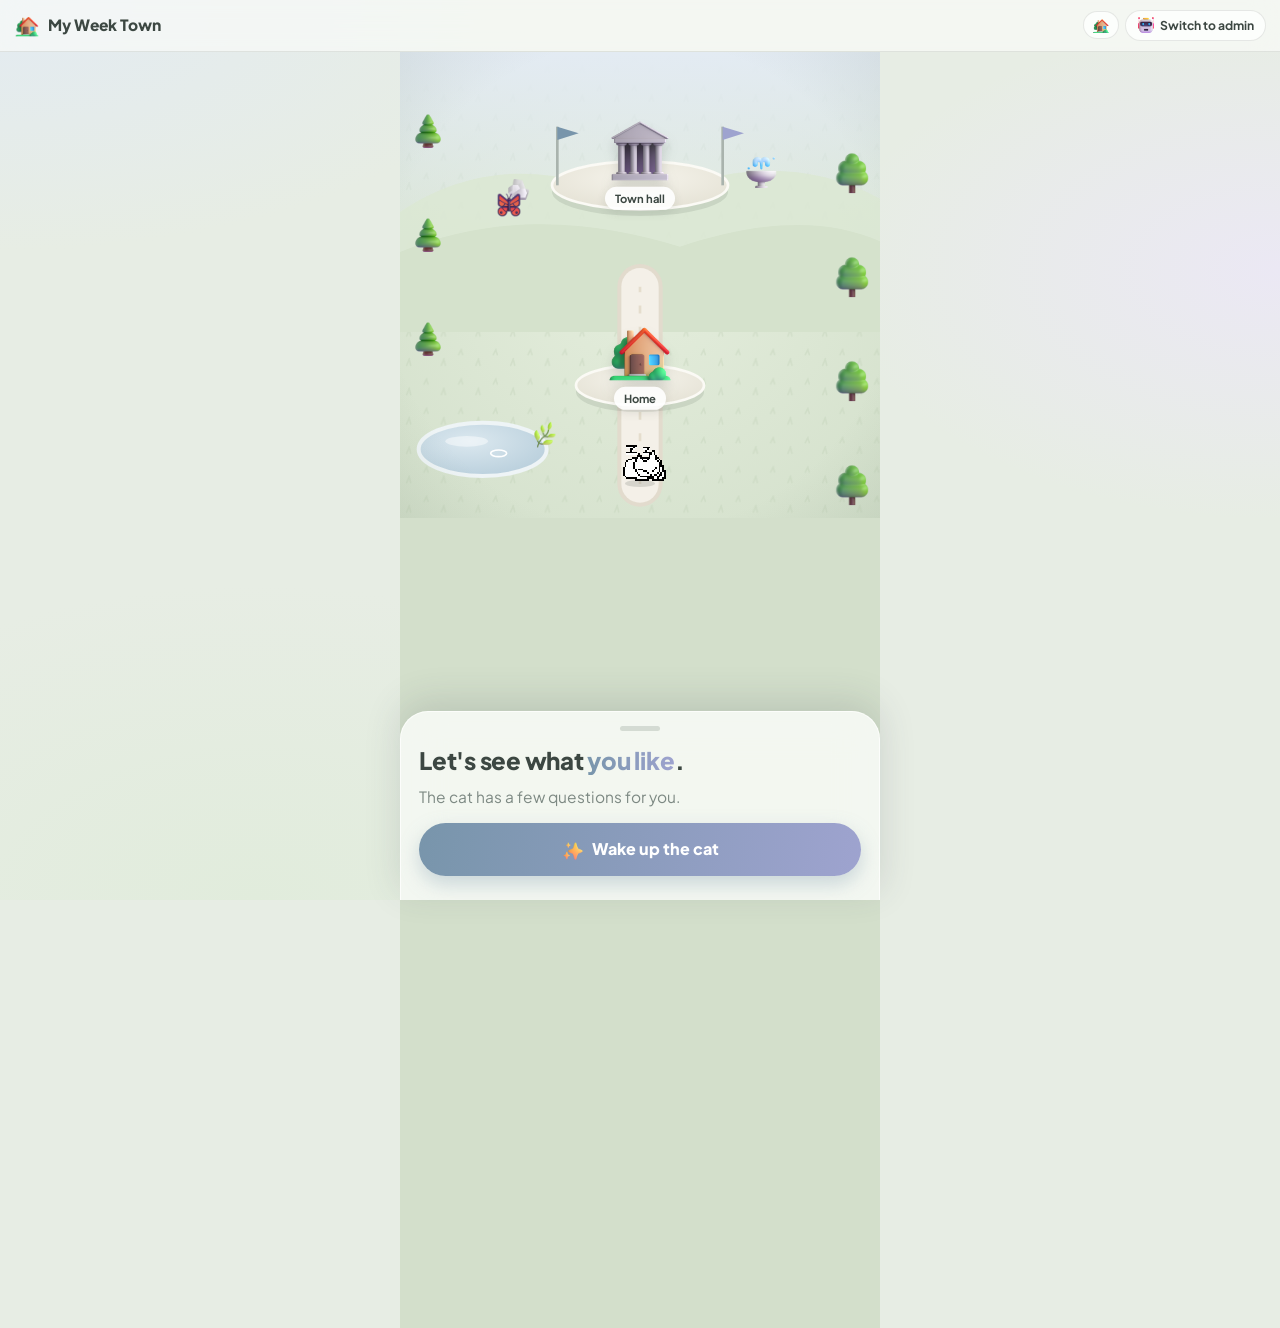
==== index.html @ 8f224914 "Optional free in-browser AI model (WebLLM) writes question variations, with validation and fallback " ====
<!doctype html>
<html lang="en">
<head>
  <meta charset="utf-8">
  <meta name="viewport" content="width=device-width, initial-scale=1">
  <title>My Week Town</title>
  <link rel="preconnect" href="https://fonts.googleapis.com">
  <link href="https://fonts.googleapis.com/css2?family=Plus+Jakarta+Sans:wght@400;500;600;700;800&display=swap" rel="stylesheet">
  <link rel="stylesheet" href="styles.css?v=15">
  <link rel="stylesheet" href="admin.css?v=15">
</head>
<body>
  <header class="top">
    <span class="brand"><img src="icons/home.png" alt="">My Week Town</span>
    <span class="right">
      <span class="pill" id="status">Today</span>
      <button class="pill btnpill iconbtn" id="homebtn" title="Home" aria-label="Home"><img src="icons/home.png" alt=""></button>
      <span id="rolebox"></span>
    </span>
  </header>

  <div class="world"><div class="map" id="map"></div></div>

  <section class="sheet" id="sheet" aria-live="polite"></section>
  <section class="finale" id="finale" hidden></section>
  <section class="adminview" id="adminview" hidden></section>

  <!-- Icons: Fluent Emoji 3D by Microsoft, MIT (icons-LICENSE.txt). Cat: oneko by adryd, MIT (oneko-LICENSE.txt) -->
  <script src="data.js?v=15"></script>
  <script src="store.js?v=15"></script>
  <script src="app.js?v=15"></script>
  <script src="admin.js?v=15"></script>
  <script type="module" src="ai.js?v=15"></script>
</body>
</html>
---- styles.css ----
/* Soft, calm look: sage, mist blue and lavender. Gentle contrast, glass panels, 3D icons. */
:root {
  --text: #3c4742;
  --muted: #7d8983;
  --line: rgba(120, 135, 125, 0.18);
  --glass: rgba(255, 255, 255, 0.74);
  --glass-strong: rgba(255, 255, 255, 0.88);
  --soft: rgba(240, 243, 238, 0.85);
  --accent: #7895ab;
  --accent-2: #9ea3cf;
  --accent-soft: #e7edf3;
  --ok-bg: #e4efe1;
  --ok-text: #4f7457;
  --fade-bg: #efebe4;
  --fade-text: #8a7f6d;
  --glow: #f2e4ad;
  --road: #f4f0e8;
  --road-edge: #e2dbcd;
  --shadow: 0 10px 30px rgba(70, 85, 90, 0.12);
}

* { box-sizing: border-box; }
[hidden] { display: none !important; }
html { background: #e7ede4; }
body {
  margin: 0; color: var(--text); font: 15.5px/1.55 "Plus Jakarta Sans", "Nunito", system-ui, -apple-system, "Segoe UI", sans-serif;
  background:
    radial-gradient(60% 40% at 0% 0%, #e3ebf2 0%, transparent 70%),
    radial-gradient(50% 40% at 100% 30%, #ebe8f4 0%, transparent 70%),
    radial-gradient(60% 50% at 20% 100%, #e1ecdc 0%, transparent 70%),
    #e7ede4;
  background-attachment: fixed;
}
button { font: inherit; color: inherit; cursor: pointer; }
h1, h2, h3 { line-height: 1.25; margin: 0 0 10px; font-weight: 800; letter-spacing: -0.01em; }
h1 { font-size: 1.5rem; } h2 { font-size: 1.18rem; }
p { margin: 0 0 10px; }
.hl { background: linear-gradient(90deg, var(--accent), var(--accent-2)); -webkit-background-clip: text; background-clip: text; color: transparent; }
.ic { width: 22px; height: 22px; object-fit: contain; vertical-align: -5px; flex: none; }

/* Header */
.top { position: sticky; top: 0; z-index: 20; display: flex; justify-content: space-between; align-items: center; gap: 8px; padding: 10px 14px;
  background: rgba(250, 251, 248, 0.7); backdrop-filter: blur(14px) saturate(1.2); -webkit-backdrop-filter: blur(14px) saturate(1.2); border-bottom: 1px solid var(--line); }
.brand { display: flex; align-items: center; gap: 8px; font-weight: 800; white-space: nowrap; }
.brand img { width: 26px; height: 26px; }
.right { display: flex; gap: 6px; align-items: center; min-width: 0; }
.pill { font-size: 0.76rem; font-weight: 600; color: var(--muted); background: var(--glass); border: 1px solid var(--line); border-radius: 999px; padding: 5px 11px; white-space: nowrap; }
.btnpill { display: inline-flex; align-items: center; gap: 5px; color: var(--text); font-weight: 700; transition: transform 0.15s, background 0.15s; }
.btnpill img { width: 18px; height: 18px; }
.btnpill:hover { background: var(--glass-strong); transform: translateY(-1px); }
@media (max-width: 400px) { #status { display: none; } }

/* Town */
.world { max-width: 480px; margin: 0 auto; padding-bottom: 90vh; background: #d3dfcb; }
.map { position: relative; width: 100%; overflow: hidden; }
.ground { position: absolute; inset: 0; width: 100%; height: 100%; }
.road-edge { fill: none; stroke: var(--road-edge); stroke-width: 34; stroke-linecap: round; }
.road { fill: none; stroke: var(--road); stroke-width: 28; stroke-linecap: round; }
.road-line { fill: none; stroke: #e5ddcd; stroke-width: 2; stroke-dasharray: 6 10; }

.cloud { position: absolute; width: 90px; height: 90px; opacity: 0.3; pointer-events: none; animation: drift 46s linear infinite; z-index: 5; }
.cloud.c1 { top: 8%; left: -25%; }
.cloud.c2 { top: 42%; left: -35%; width: 120px; height: 120px; animation-duration: 60s; animation-delay: -22s; }
@keyframes drift { to { transform: translateX(170vw); } }

.spot { position: absolute; transform: translate(-50%, -60%); display: flex; flex-direction: column; align-items: center; z-index: 3; transition: filter 0.6s, opacity 0.6s; }
.spot .bldg { width: 62px; height: 62px; filter: drop-shadow(0 8px 6px rgba(60, 70, 60, 0.18)); transition: transform 0.4s; }
.plate { margin-top: 2px; background: var(--glass-strong); color: var(--text); font-size: 0.7rem; font-weight: 700; border-radius: 999px; padding: 3px 10px; box-shadow: 0 3px 10px rgba(70, 85, 75, 0.12); white-space: nowrap; }
.badge { position: absolute; top: -8px; right: -14px; }
.badge .ic { width: 26px; height: 26px; }
.spot.locked { filter: grayscale(0.75); opacity: 0.62; }
.spot.here .bldg { animation: hop 1.1s ease-in-out infinite; }
.spot.strong .bldg { filter: drop-shadow(0 0 14px var(--glow)) drop-shadow(0 8px 6px rgba(60, 70, 60, 0.15)); }
.spot.fading { filter: grayscale(0.55); opacity: 0.85; }
#hall .bldg, #home .bldg { width: 70px; height: 70px; }
#hall.glow .bldg { filter: drop-shadow(0 0 20px var(--glow)); animation: hop 1.2s ease-in-out 2; }
@keyframes hop { 0%, 100% { transform: translateY(0); } 50% { transform: translateY(-6px); } }

/* The cat */
.cat { position: absolute; z-index: 6; width: 32px; height: 32px; transform: translate(-50%, -100%); pointer-events: none; }
.cat-sprite { width: 32px; height: 32px; background-image: url("oneko.gif"); background-repeat: no-repeat; image-rendering: pixelated; transform: scale(1.7); transform-origin: 50% 100%; }
.cat::after { content: ""; position: absolute; left: 50%; bottom: -3px; width: 30px; height: 7px; margin-left: -15px; border-radius: 50%; background: rgba(60, 70, 60, 0.16); z-index: -1; }
.zz { position: absolute; left: 46px; top: -6px; font-size: 0.8rem; font-weight: 800; color: var(--muted); opacity: 0; }
.zz.on { animation: zz 2.4s ease-in-out infinite; }
@keyframes zz { 0% { opacity: 0; transform: translateY(6px); } 40% { opacity: 0.9; } 100% { opacity: 0; transform: translateY(-10px); } }

/* Bottom sheet (glass) */
.sheet {
  position: fixed; left: 50%; bottom: 0; z-index: 30; width: min(480px, 100%); max-height: min(80vh, calc(100vh - 170px)); overflow-y: auto;
  transform: translate(-50%, 110%); background: var(--glass); backdrop-filter: blur(20px) saturate(1.3); -webkit-backdrop-filter: blur(20px) saturate(1.3);
  border: 1px solid rgba(255, 255, 255, 0.7); border-bottom: 0; border-radius: 28px 28px 0 0; padding: 20px 18px 24px;
  box-shadow: 0 -10px 36px rgba(60, 70, 80, 0.16); transition: transform 0.45s cubic-bezier(.2, .9, .3, 1.15);
}
.sheet.open { transform: translate(-50%, 0); }
.sheet::before { content: ""; display: block; width: 40px; height: 5px; border-radius: 3px; background: rgba(120, 135, 125, 0.25); margin: -6px auto 14px; }
.kicker { display: flex; justify-content: space-between; align-items: center; font-size: 0.75rem; font-weight: 800; letter-spacing: 0.06em; text-transform: uppercase; color: var(--accent); margin: 0 0 10px; }
.kicker.center { justify-content: center; }
.kplace { display: inline-flex; align-items: center; gap: 6px; }
.count { color: var(--muted); font-weight: 700; letter-spacing: 0; text-transform: none; background: var(--soft); border-radius: 999px; padding: 2px 9px; }
.lead { color: var(--muted); }
.context { background: var(--glass-strong); border: 1px solid var(--line); border-radius: 16px; padding: 12px 14px; }
.chips { display: flex; flex-wrap: wrap; gap: 6px; margin-bottom: 8px; }
.qtype, .src { display: inline-flex; align-items: center; gap: 4px; font-size: 0.72rem; font-weight: 700; border-radius: 999px; padding: 3px 10px; }
.qtype { color: #fff; background: linear-gradient(90deg, var(--accent), var(--accent-2)); }
.src { color: var(--muted); background: var(--soft); border: 1px solid var(--line); }
.src .ic { width: 15px; height: 15px; vertical-align: -3px; }
.opts { display: grid; gap: 9px; margin-top: 4px; }
.opt { text-align: left; border: 1px solid var(--line); background: var(--glass-strong); border-radius: 16px; padding: 13px 15px; font-weight: 600;
  box-shadow: 0 2px 6px rgba(70, 85, 90, 0.05); transition: border-color 0.15s, transform 0.15s, background 0.15s, box-shadow 0.15s; }
.opt:hover, .opt:focus-visible { border-color: var(--accent); background: #fff; outline: none; transform: translateY(-1px); box-shadow: 0 6px 16px rgba(120, 149, 171, 0.18); }
.opt:active { transform: scale(0.98); }

.why { display: grid; grid-template-columns: 1fr; gap: 8px; margin-bottom: 8px; }
.why > div { border-radius: 16px; padding: 11px 12px; border: 1px solid var(--line); }
.why .me { background: linear-gradient(160deg, #eef3f7, #f3f1f9); }
.why .ag { background: var(--glass-strong); }
.why small { display: flex; align-items: center; gap: 4px; font-size: 0.7rem; font-weight: 800; letter-spacing: 0.06em; text-transform: uppercase; color: var(--muted); }
.why small .ic { width: 16px; height: 16px; }
.why p { margin: 3px 0 0; font-weight: 700; line-height: 1.35; }
.match { font-size: 0.9rem; color: var(--muted); margin-bottom: 10px; }
.verdict { display: flex; gap: 12px; align-items: center; border-radius: 16px; padding: 12px 14px; }
.verdict .vi { width: 34px; height: 34px; }
.verdict b { display: block; }
.verdict span { font-size: 0.9rem; }
.verdict.ok { background: var(--ok-bg); color: var(--ok-text); }
.verdict.fade { background: var(--fade-bg); color: var(--fade-text); }
.fixbox { margin-top: 12px; border: 1.5px dashed rgba(120, 149, 171, 0.4); border-radius: 16px; padding: 12px; }
.fixbox p { margin: 0 0 8px; color: var(--muted); font-size: 0.92rem; }
.done { display: flex; gap: 8px; align-items: center; color: var(--ok-text) !important; font-weight: 700; margin: 0 !important; }

.btn { display: flex; align-items: center; justify-content: center; gap: 8px; width: 100%; margin-top: 14px; border: 0; border-radius: 999px; padding: 14px 20px;
  background: linear-gradient(100deg, var(--accent), var(--accent-2)); color: #fff; font-weight: 800; font-size: 1rem;
  box-shadow: 0 8px 20px rgba(120, 149, 171, 0.35); transition: transform 0.15s, box-shadow 0.15s; }
.btn:hover { transform: translateY(-1px); box-shadow: 0 10px 24px rgba(120, 149, 171, 0.42); }
.btn.soft { margin-top: 0; justify-content: flex-start; text-align: left; background: var(--accent-soft); color: var(--text); box-shadow: none; font-weight: 700; border-radius: 14px; padding: 12px 14px; }
.btn.ghost { background: var(--glass-strong); color: var(--text); border: 1px solid var(--line); box-shadow: none; margin-top: 10px; font-weight: 700; }

/* Ending and Behind the town: overlays */
.finale, .behind { position: fixed; inset: 0; z-index: 40; background: rgba(60, 70, 70, 0.22); backdrop-filter: blur(6px); -webkit-backdrop-filter: blur(6px); overflow-y: auto; padding: 18px 12px; animation: fade 0.5s ease; }
.behind { z-index: 50; }
.card, .panel { max-width: 470px; margin: 0 auto; background: rgba(250, 251, 249, 0.92);
  border: 1px solid rgba(255, 255, 255, 0.8); border-radius: 30px; padding: 22px 16px; box-shadow: var(--shadow); animation: rise 0.55s cubic-bezier(.2, .9, .3, 1.15); }
.score { display: flex; gap: 16px; align-items: center; margin-bottom: 14px; }
.score h1 { font-size: 1.3rem; margin-bottom: 4px; }
.score .lead { font-size: 0.9rem; margin: 0; }
.ring { --p: 50; flex: none; width: 104px; height: 104px; border-radius: 50%; display: grid; place-items: center;
  background: conic-gradient(var(--accent) calc(var(--p) * 1%), rgba(120, 135, 125, 0.15) 0); }
.ring span { width: 80px; height: 80px; border-radius: 50%; background: #fafbf9; display: flex; align-items: baseline; justify-content: center; padding-top: 18px; font-size: 2rem; font-weight: 800; }
.ring small { font-size: 1rem; color: var(--muted); }
.bento { display: grid; grid-template-columns: 1fr 1fr; gap: 10px; }
.tile { background: var(--glass-strong); border: 1px solid var(--line); border-radius: 20px; padding: 13px; grid-column: span 2; }
.tile h3 { display: flex; align-items: center; gap: 6px; font-size: 0.74rem; letter-spacing: 0.06em; text-transform: uppercase; color: var(--muted); margin: 0 0 10px; }
@media (min-width: 440px) { .tile { grid-column: span 1; } .tile.wide { grid-column: span 2; } }
.skills, .plain, .gains, .chiplist { list-style: none; padding: 0; margin: 0; display: grid; gap: 7px; }
.skills li { display: flex; gap: 10px; align-items: center; border-radius: 14px; padding: 9px 11px; background: var(--soft); }
.skills li .ic { width: 26px; height: 26px; }
.skills li div { flex: 1; display: flex; flex-direction: column; }
.skills small { color: var(--muted); font-size: 0.8rem; }
.tag { font-size: 0.72rem; font-weight: 800; border-radius: 999px; padding: 3px 10px; }
.skills .ok .tag { background: var(--ok-bg); color: var(--ok-text); }
.skills .fade .tag { background: var(--fade-bg); color: var(--fade-text); }
.chiplist { display: flex; flex-wrap: wrap; gap: 6px; }
.chiplist li { font-size: 0.82rem; font-weight: 700; background: linear-gradient(160deg, #eef3f7, #f3f1f9); border: 1px solid var(--line); border-radius: 999px; padding: 5px 11px; }
.plain li { font-size: 0.88rem; background: var(--soft); border-radius: 12px; padding: 8px 10px; }
.gains li { display: flex; gap: 10px; align-items: center; background: var(--soft); border-radius: 14px; padding: 9px 11px; font-size: 0.92rem; }
.gains .ic { width: 26px; height: 26px; }
.closing { text-align: center; font-size: 1.1rem; font-weight: 700; margin: 18px 0 0; }
.closing span { background: linear-gradient(90deg, var(--accent), var(--accent-2)); -webkit-background-clip: text; background-clip: text; color: transparent; }

/* Behind the town */
.phead { display: flex; justify-content: space-between; align-items: center; }
.phead h2 { margin: 0; }
.x { border: 1px solid var(--line); background: var(--glass-strong); border-radius: 50%; width: 34px; height: 34px; }
.seg { display: grid; grid-template-columns: 1fr 1fr; gap: 4px; background: var(--soft); border: 1px solid var(--line); border-radius: 999px; padding: 4px; margin: 14px 0; }
.seg button { display: flex; align-items: center; justify-content: center; gap: 5px; border: 0; background: transparent; border-radius: 999px; padding: 8px 6px; font-size: 0.8rem; font-weight: 700; color: var(--muted); }
.seg button .ic { width: 18px; height: 18px; }
.seg button.on { background: #fff; color: var(--text); box-shadow: 0 3px 10px rgba(70, 85, 90, 0.1); }
.flow { display: flex; align-items: center; gap: 4px; margin-bottom: 12px; }
.flow span { flex: 1; display: flex; flex-direction: column; align-items: center; text-align: center; gap: 2px; background: var(--glass-strong); border: 1px solid var(--line); border-radius: 16px; padding: 10px 4px; font-size: 0.72rem; color: var(--muted); }
.flow span .ic { width: 28px; height: 28px; }
.flow b { font-size: 1.2rem; color: var(--text); }
.flow i { color: var(--muted); font-style: normal; }
.log { list-style: none; padding: 0; margin: 0; display: grid; gap: 8px; }
.log li { display: flex; gap: 10px; align-items: flex-start; border-radius: 16px; padding: 11px 12px; border: 1px solid var(--line); }
.log li .ic { width: 30px; height: 30px; margin-top: 2px; }
.log li div { display: flex; flex-direction: column; gap: 2px; min-width: 0; }
.log .when { font-size: 0.7rem; font-weight: 800; letter-spacing: 0.05em; text-transform: uppercase; color: var(--muted); }
.log b { font-weight: 700; line-height: 1.35; }
.log small { color: var(--muted); font-size: 0.82rem; }
.log .pick { align-self: flex-start; margin-top: 4px; font-size: 0.72rem; font-weight: 700; border-radius: 999px; padding: 3px 9px; }
.log .used { background: var(--glass-strong); }
.log .used .pick { color: #fff; background: linear-gradient(90deg, var(--accent), var(--accent-2)); }
.log .skipped { background: transparent; opacity: 0.72; }
.log .skipped .ic { filter: grayscale(0.7); }
.log .skipped .pick { color: var(--muted); background: var(--soft); }
.more { text-align: center; color: var(--muted); font-size: 0.85rem; margin-top: 12px; }
.steps { display: grid; gap: 8px; }
.step { display: flex; gap: 10px; background: var(--glass-strong); border: 1px solid var(--line); border-radius: 16px; padding: 12px; }
.step .ic { width: 30px; height: 30px; }
.step ul { margin: 4px 0 0; padding-left: 18px; font-size: 0.9rem; }
.step li { margin-bottom: 3px; }
.panel h3 { font-size: 0.74rem; letter-spacing: 0.06em; text-transform: uppercase; color: var(--muted); margin: 16px 0 8px; }
pre { margin: 0; background: #eef1f3; border: 1px solid var(--line); border-radius: 16px; padding: 12px; font: 0.75rem/1.5 ui-monospace, "SF Mono", Consolas, monospace; color: #4a5560; white-space: pre-wrap; word-break: break-word; }

@keyframes fade { from { opacity: 0; } }
@keyframes rise { from { transform: translateY(26px); opacity: 0; } }
@media (prefers-reduced-motion: reduce) { .cloud, .spot.here .bldg, .zz.on { animation: none !important; } }

/* Editable model instructions (like project instructions) */
.editor { background: var(--glass-strong); border: 1px solid var(--line); border-radius: 18px; overflow: hidden; }
.ehead { display: flex; align-items: center; gap: 8px; padding: 10px 12px; border-bottom: 1px solid var(--line); }
.ehead b { flex: 1; }
#estate { font-size: 0.72rem; font-weight: 700; color: var(--muted); background: var(--soft); border-radius: 999px; padding: 2px 9px; }
#instr { display: block; width: 100%; min-height: 360px; resize: vertical; border: 0; padding: 12px; background: transparent; color: var(--text);
  font: 0.8rem/1.6 ui-monospace, "SF Mono", Consolas, monospace; outline: none; }
#instr:focus { background: #fff; }
.eacts { display: flex; gap: 8px; padding: 10px 12px; border-top: 1px solid var(--line); }
.btn.small { margin: 0; padding: 10px 14px; font-size: 0.85rem; }
.note { color: var(--muted); font-size: 0.82rem; margin: 8px 2px 0; }
.chiplist li .ic { width: 16px; height: 16px; vertical-align: -3px; margin-right: 4px; }

/* Priority vs agent */
.aims { list-style: none; padding: 0; margin: 0 0 4px; display: grid; gap: 8px; }
.aims li { display: flex; gap: 10px; align-items: center; background: var(--glass-strong); border: 1px solid var(--line); border-radius: 14px; padding: 10px 12px; font-size: 0.92rem; }
.aims .ic { width: 28px; height: 28px; }
.qtype .ic { width: 15px; height: 15px; vertical-align: -3px; }
.opts.grid2 { grid-template-columns: 1fr 1fr; }
.opts.grid2 .opt { text-align: center; padding: 16px 10px; font-weight: 700; }
.vs { display: grid; grid-template-columns: 1fr 1fr; gap: 8px; margin-bottom: 10px; }
.vs > div { border-radius: 16px; padding: 11px 12px; border: 1px solid var(--line); }
.vs .me { background: linear-gradient(160deg, #eef3f7, #f3f1f9); }
.vs .ag { background: var(--glass-strong); }
.vs small { display: flex; align-items: center; gap: 4px; font-size: 0.68rem; font-weight: 800; letter-spacing: 0.05em; text-transform: uppercase; color: var(--muted); }
.vs small .ic { width: 15px; height: 15px; }
.vs p { margin: 4px 0 0; font-weight: 800; font-size: 1.05rem; }
.verdict span { display: block; margin-top: 2px; }
.pt { width: 100%; border-collapse: separate; border-spacing: 0 6px; font-size: 0.86rem; }
.pt th { text-align: left; font-size: 0.68rem; letter-spacing: 0.05em; text-transform: uppercase; color: var(--muted); font-weight: 800; padding: 0 6px; }
.pt td { background: var(--soft); padding: 9px 6px; font-weight: 600; }
.pt td:first-child { border-radius: 12px 0 0 12px; padding-left: 8px; white-space: nowrap; }
.pt td:last-child { border-radius: 0 12px 12px 0; }
.pt td .ic { width: 20px; height: 20px; margin-right: 5px; vertical-align: -5px; }
.pt .m { text-align: center; font-weight: 800; }
.pt .ok .m { color: var(--ok-text); }
.pt .fade .m { color: var(--fade-text); }
.skills .ok .tag { background: var(--ok-bg); color: var(--ok-text); }

/* Something else: your own priority */
.opts.grid2 .other { grid-column: span 2; display: flex; align-items: center; justify-content: center; gap: 6px; border-style: dashed; color: var(--muted); background: transparent; }
.opts.grid2 .other .ic { width: 20px; height: 20px; }
.own label { display: block; font-weight: 700; margin: 4px 0 8px; }
.ownrow { display: flex; gap: 8px; }
.ownrow input { flex: 1; min-width: 0; border: 1px solid var(--accent); border-radius: 14px; padding: 12px 14px; font: inherit; color: var(--text); background: #fff; outline: none; box-shadow: 0 0 0 4px var(--accent-soft); }
.ownrow .btn { width: auto; flex: none; }

/* Back buttons */
.back { display: block; margin: 10px auto 0; border: 0; background: transparent; color: var(--muted); font-weight: 700; font-size: 0.9rem; padding: 8px 12px; border-radius: 999px; }
.back:hover, .back:focus-visible { background: var(--soft); color: var(--text); outline: none; }

.ownhead { display: flex; align-items: center; justify-content: space-between; gap: 8px; margin: 4px 0 8px; }
.ownhead label { margin: 0; }
.ownhead .back { margin: 0; flex: none; background: var(--soft); border: 1px solid var(--line); padding: 6px 12px; }

/* Livelier map */
.trail { fill: none; stroke: #b7c7dc; stroke-width: 9; stroke-linecap: round; opacity: 0.85; }
.ground .tree { transform-box: fill-box; transform-origin: 50% 100%; animation: sway 4.5s ease-in-out infinite alternate; }
@keyframes sway { from { transform: rotate(-2.5deg); } to { transform: rotate(2.5deg); } }
.ground .flag { transform-box: fill-box; transform-origin: 0 50%; animation: flag 1.6s ease-in-out infinite alternate; }
@keyframes flag { from { transform: scaleX(1); } to { transform: scaleX(0.8) skewY(4deg); } }
.ground .ripple { transform-box: fill-box; transform-origin: center; animation: ripple 3s ease-out infinite; }
@keyframes ripple { from { transform: scale(0.6); opacity: 0.9; } to { transform: scale(3); opacity: 0; } }
.fly { position: absolute; width: 26px; height: 26px; top: 30%; left: 20%; z-index: 5; pointer-events: none; animation: fly 26s ease-in-out infinite; }
@keyframes fly {
  0% { transform: translate(0, 0) rotate(-8deg); } 20% { transform: translate(120px, -40px) rotate(10deg); }
  40% { transform: translate(200px, 30px) rotate(-6deg); } 60% { transform: translate(90px, 90px) rotate(8deg); }
  80% { transform: translate(-20px, 40px) rotate(-10deg); } 100% { transform: translate(0, 0) rotate(-8deg); }
}
.num { display: grid; place-items: center; width: 22px; height: 22px; border-radius: 50%; background: #fff; color: var(--accent); font-size: 0.72rem; font-weight: 800; box-shadow: 0 2px 6px rgba(70, 85, 90, 0.18); }
.spot.locked .num { filter: none; }
.spot .plate { position: relative; z-index: 1; }
@media (prefers-reduced-motion: reduce) { .ground .tree, .ground .flag, .ground .ripple, .fly { animation: none !important; } }

/* Catch-up, taste checks and sending updates */
.dots { display: flex; gap: 6px; margin: 6px 0 4px; }
.dots i { width: 9px; height: 9px; border-radius: 50%; background: var(--accent); opacity: 0.3; animation: dot 1s infinite ease-in-out; }
.dots i:nth-child(2) { animation-delay: 0.15s; } .dots i:nth-child(3) { animation-delay: 0.3s; }
@keyframes dot { 50% { opacity: 1; transform: translateY(-3px); } }
h2 .ic { width: 24px; height: 24px; }
.hint { color: var(--muted); font-size: 0.88rem; margin: -2px 0 8px; }
.rank .opt { position: relative; }
.rank .rn { position: absolute; top: 6px; left: 8px; min-width: 20px; height: 20px; border-radius: 50%; font-size: 0.75rem; font-weight: 800; color: #fff; background: transparent; display: grid; place-items: center; }
.rank .opt.picked { border-color: var(--accent); background: var(--accent-soft); }
.rank .opt.picked .rn { background: linear-gradient(135deg, var(--accent), var(--accent-2)); }
.ord { font-size: 0.92rem !important; line-height: 1.45 !important; }
.followed { display: flex; gap: 6px; align-items: center; color: var(--ok-text); font-weight: 700; font-size: 0.9rem; margin: 10px 0 0; }
.sendlist { list-style: none; padding: 0; margin: 0 0 4px; display: grid; gap: 7px; }
.sendlist label { display: flex; gap: 10px; align-items: flex-start; background: var(--soft); border-radius: 14px; padding: 10px 12px; font-size: 0.92rem; cursor: pointer; }
.sendlist input { margin-top: 3px; width: 17px; height: 17px; accent-color: var(--accent); flex: none; }
.btn:disabled { opacity: 0.5; cursor: default; transform: none; box-shadow: none; }

/* Back navigation row */
.navrow { display: flex; justify-content: space-between; gap: 8px; margin-top: 6px; }
.navrow:has(> :only-child) { justify-content: center; }
.navrow .back { margin: 0; }
.card > .navrow { justify-content: flex-start; margin: -6px 0 6px; }
.sentlist li { display: block; }

/* The cat talks */
.catface { display: inline-block; flex: none; width: 32px; height: 32px; background: url("oneko.gif") -96px -96px no-repeat; image-rendering: pixelated; }
.catface.big { transform: scale(1.3); margin: 4px; }
.bubble { display: flex; gap: 10px; align-items: flex-start; margin-bottom: 10px; }
.bubble .who { flex: none; width: 46px; height: 46px; border-radius: 50%; background: var(--accent-soft); display: grid; place-items: center; }
.bubble > div { position: relative; flex: 1; background: var(--glass-strong); border: 1px solid var(--line); border-radius: 4px 18px 18px 18px; padding: 10px 13px; }
.bubble small { display: block; color: var(--accent); font-weight: 700; font-size: 0.82rem; margin-bottom: 2px; }
.bubble h2 { margin: 0; font-size: 1.08rem; }
.narr { color: var(--accent); font-weight: 700; font-size: 0.86rem; margin: 0 0 2px; font-style: italic; }
.react { display: flex; gap: 12px; align-items: center; border-radius: 18px; padding: 14px; margin-bottom: 10px; }
.react.ok { background: var(--ok-bg); }
.react.new { background: var(--accent-soft); }
.react b { display: block; font-size: 1.15rem; }
.react .mine { display: block; color: var(--muted); font-size: 0.9rem; margin-top: 2px; }
.askai { border: 1.5px dashed rgba(120, 149, 171, 0.45); border-radius: 16px; padding: 12px; margin-bottom: 4px; }
.askai p { margin: 0 0 8px; font-weight: 700; }
.yn { display: flex; gap: 8px; }
.yn .btn { flex: 1; }
.done.quiet { color: var(--muted) !important; }
.thanks { text-align: center; padding: 6px 0 12px; }
.thanks .catface { margin: 6px auto 10px; display: block; }
.card .tile { margin-bottom: 4px; }
#status:empty { display: none; }

/* The cat thinking (in-browser AI) */
.bar { height: 10px; border-radius: 999px; background: var(--soft); overflow: hidden; margin: 8px 0 6px; }
.bar i { display: block; height: 100%; width: 3%; border-radius: 999px; background: linear-gradient(90deg, var(--accent), var(--accent-2)); transition: width 0.3s; }
---- admin.css ----
/* Admin page: wide, calm dashboard on the same palette */
.wrap { max-width: 1120px; margin: 0 auto; padding: 18px 16px 40px; }
.stats { display: grid; grid-template-columns: repeat(4, 1fr); gap: 12px; margin-bottom: 14px; }
.stat { background: #fff; border: 1px solid var(--line); border-radius: 18px; padding: 14px 16px; }
.stat small { display: block; color: var(--muted); font-weight: 700; font-size: 0.75rem; letter-spacing: 0.04em; text-transform: uppercase; }
.stat b { display: block; font-size: 1.45rem; margin-top: 4px; }
.stat span { color: var(--muted); font-size: 0.85rem; }
.actions { display: flex; flex-wrap: wrap; gap: 10px; margin-bottom: 16px; }
.actions .btn { width: auto; margin: 0; padding: 11px 18px; font-size: 0.92rem; }
.grid { display: grid; grid-template-columns: 1fr 1fr; gap: 14px; }
.panel2 { background: #fff; border: 1px solid var(--line); border-radius: 20px; padding: 16px; min-width: 0; }
.panel2.full { grid-column: 1 / -1; }
.panel2 h2 { display: flex; align-items: center; gap: 8px; font-size: 1.02rem; margin: 0 0 4px; }
.panel2 h2 .ic { width: 22px; height: 22px; }
.panel2 .lead { font-size: 0.88rem; margin-bottom: 10px; }
.tbl { width: 100%; border-collapse: collapse; font-size: 0.86rem; }
.tbl th { text-align: left; color: var(--muted); font-size: 0.72rem; letter-spacing: 0.04em; text-transform: uppercase; padding: 6px 8px; border-bottom: 1px solid var(--line); }
.tbl td { padding: 8px; border-bottom: 1px solid var(--line); vertical-align: top; }
.tbl tr:last-child td { border-bottom: 0; }
.scroll { max-height: 340px; overflow: auto; }
.tag { white-space: nowrap; }
.tag.new { background: var(--accent-soft); color: var(--accent); }
.tag.asked { background: var(--ok-bg); color: var(--ok-text); }
.tag.wait { background: #efedff; color: #6b6aa8; }
.tag.skip { background: var(--fade-bg); color: var(--fade-text); }
.muted { color: var(--muted); }
.empty { color: var(--muted); font-size: 0.9rem; padding: 8px 0; }
.chain { font-weight: 600; }
.admin .editor textarea, .admin #instr { min-height: 300px; }
@media (max-width: 820px) { .stats { grid-template-columns: 1fr 1fr; } .grid { grid-template-columns: 1fr; } }
.actions a.btn { text-decoration: none; }

/* One app, two sections */
.adminview { position: relative; z-index: 15; min-height: calc(100vh - 56px); background: #eef2ec; }
body.in-admin .world, body.in-admin .sheet, body.in-admin .finale, body.in-admin #homebtn, body.in-admin #status { display: none !important; }
.tabs { display: inline-flex; background: var(--soft); border: 1px solid var(--line); border-radius: 999px; padding: 3px; gap: 2px; }
.tabs button { display: inline-flex; align-items: center; gap: 5px; border: 0; background: transparent; border-radius: 999px; padding: 5px 12px; font-size: 0.78rem; font-weight: 700; color: var(--muted); }
.tabs button .ic { width: 16px; height: 16px; }
.tabs button.on { background: #fff; color: var(--text); box-shadow: 0 2px 8px rgba(70, 85, 90, 0.12); }
.iconbtn { padding: 4px 8px; }
.iconbtn img { width: 18px; height: 18px; }
.cards { display: grid; grid-template-columns: repeat(auto-fill, minmax(300px, 1fr)); gap: 12px; }
.acard { display: flex; align-items: center; gap: 12px; text-align: left; background: #fff; border: 1px solid var(--line); border-radius: 18px; padding: 16px; transition: transform 0.15s, box-shadow 0.15s; }
.acard:hover { transform: translateY(-2px); box-shadow: var(--shadow); }
.acard .ic { width: 34px; height: 34px; }
.acard span { flex: 1; display: flex; flex-direction: column; gap: 2px; }
.acard small { color: var(--muted); font-size: 0.85rem; }
.acard i { font-style: normal; color: var(--accent); font-weight: 700; font-size: 0.85rem; white-space: nowrap; }
h3.sub { font-size: 0.95rem; margin: 6px 0 2px; }
#rolebox { display: inline-flex; gap: 6px; align-items: center; }
@media (max-width: 520px) { #rolebox .tabs button { padding: 5px 9px; } #roleout { display: none; } #status { display: none; } }

.voicebox { display: flex; flex-wrap: wrap; align-items: center; gap: 12px 16px; background: #fff; border: 1px solid var(--line); border-radius: 18px; padding: 14px 16px; margin-bottom: 14px; }
.voicebox > div:first-child { flex: 1; min-width: 220px; }
.voicebox b { display: flex; align-items: center; gap: 6px; }
.voicebox b .ic { width: 22px; height: 22px; }
.voicebox small { color: var(--muted); }
.vtabs button { padding: 7px 14px; font-size: 0.85rem; }
.vprev { flex-basis: 100%; margin: 0; color: var(--muted); font-size: 0.9rem; font-style: italic; }
.iconlib { display: grid; grid-template-columns: repeat(auto-fill, minmax(110px, 1fr)); gap: 8px; margin-bottom: 8px; }
.iconlib span { display: flex; flex-direction: column; align-items: center; text-align: center; gap: 2px; background: var(--soft); border-radius: 14px; padding: 10px 6px; }
.iconlib .ic { width: 36px; height: 36px; }
.iconlib b { font-size: 0.82rem; }
.iconlib small { color: var(--muted); font-size: 0.72rem; font-family: ui-monospace, Consolas, monospace; }
.tbl td .ic { width: 26px; height: 26px; }

.aibox { background: var(--soft); border-radius: 18px; padding: 14px; margin-bottom: 12px; display: grid; gap: 14px; }
.airow { display: flex; align-items: center; justify-content: space-between; gap: 12px; flex-wrap: wrap; }
.airow.col { flex-direction: column; align-items: stretch; }
.aim { display: flex; gap: 10px; align-items: flex-start; background: #fff; border: 1px solid var(--line); border-radius: 14px; padding: 10px 12px; cursor: pointer; }
.aim input { margin-top: 4px; accent-color: var(--accent); }
.aim small { display: block; color: var(--muted); }
.aibox .actions { margin: 6px 0 0; }
.aiq { display: flex; gap: 12px; background: #fff; border: 1px solid var(--line); border-radius: 14px; padding: 12px; }
.aiq .ic { width: 40px; height: 40px; }
.aiq ul { margin: 6px 0; padding-left: 18px; }
.tbl td.raw { font-family: ui-monospace, Consolas, monospace; font-size: 0.75rem; color: var(--muted); max-width: 420px; word-break: break-word; }
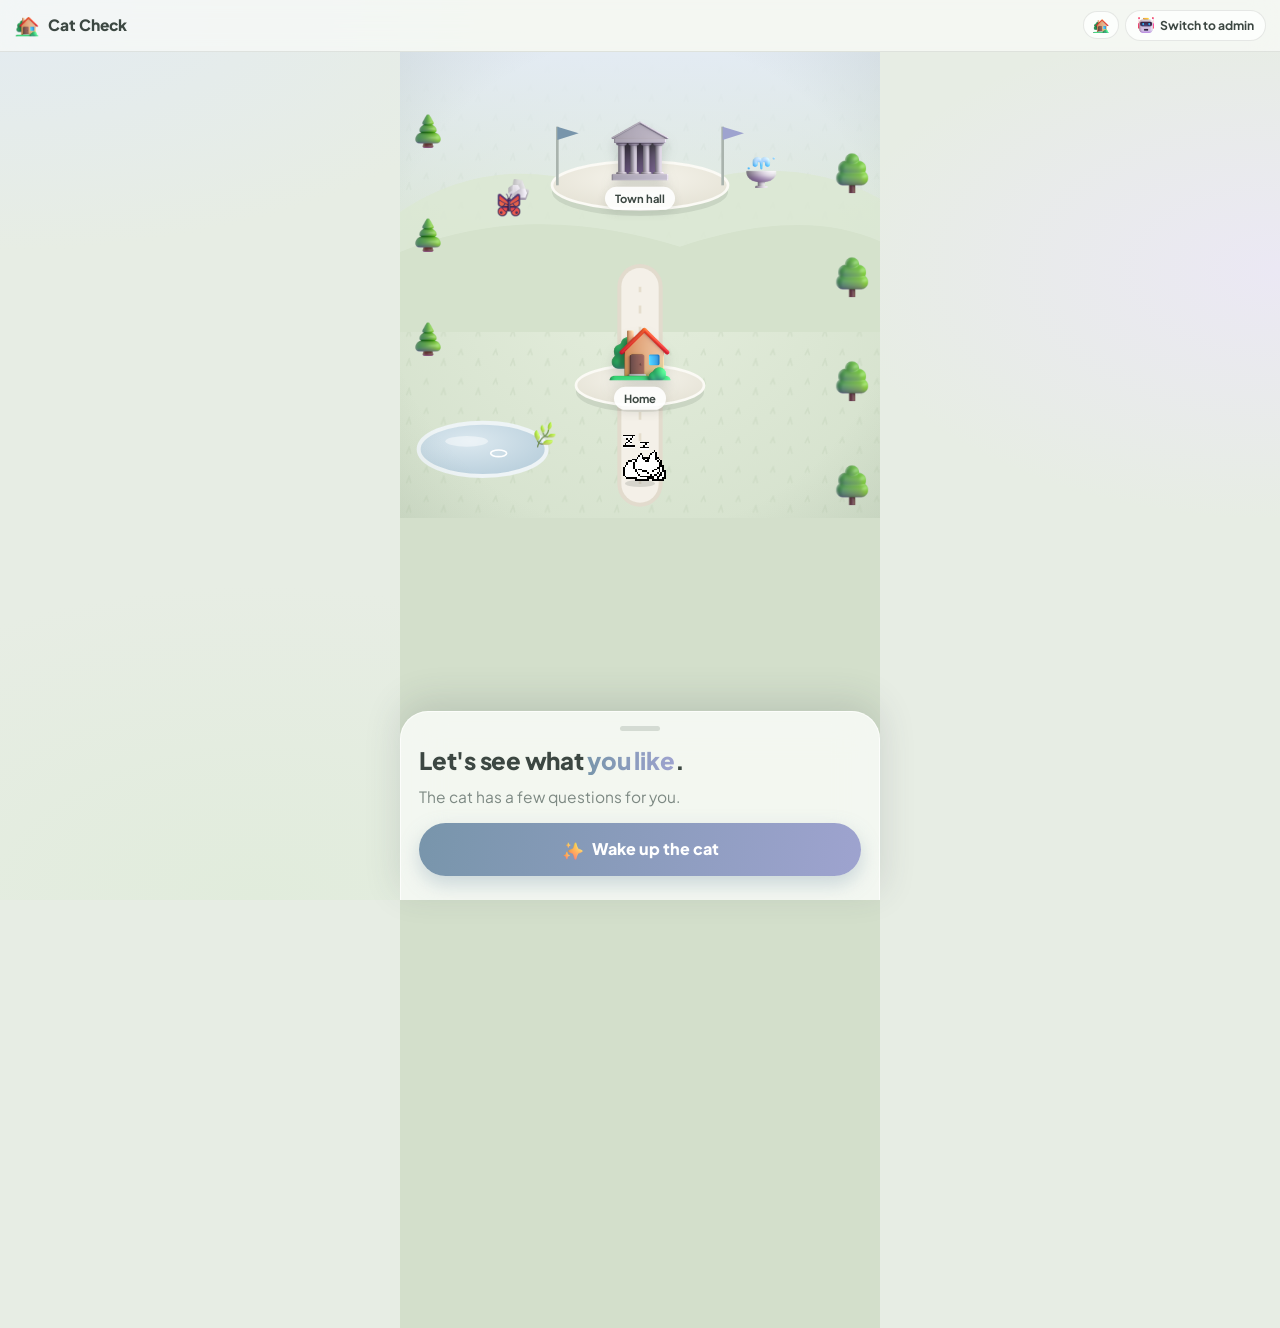
==== commit 56dcb617: "Rename the app to Cat Check Co-Authored-By: Claude Opus 5.5 <noreply@anthropic.com>" ====
--- a/index.html
+++ b/index.html
@@ -3,15 +3,15 @@
 <head>
   <meta charset="utf-8">
   <meta name="viewport" content="width=device-width, initial-scale=1">
-  <title>My Week Town</title>
+  <title>Cat Check</title>
   <link rel="preconnect" href="https://fonts.googleapis.com">
   <link href="https://fonts.googleapis.com/css2?family=Plus+Jakarta+Sans:wght@400;500;600;700;800&display=swap" rel="stylesheet">
-  <link rel="stylesheet" href="styles.css?v=15">
-  <link rel="stylesheet" href="admin.css?v=15">
+  <link rel="stylesheet" href="styles.css?v=18">
+  <link rel="stylesheet" href="admin.css?v=18">
 </head>
 <body>
   <header class="top">
-    <span class="brand"><img src="icons/home.png" alt="">My Week Town</span>
+    <span class="brand"><img src="icons/home.png" alt="">Cat Check</span>
     <span class="right">
       <span class="pill" id="status">Today</span>
       <button class="pill btnpill iconbtn" id="homebtn" title="Home" aria-label="Home"><img src="icons/home.png" alt=""></button>
@@ -26,10 +26,10 @@
   <section class="adminview" id="adminview" hidden></section>
 
   <!-- Icons: Fluent Emoji 3D by Microsoft, MIT (icons-LICENSE.txt). Cat: oneko by adryd, MIT (oneko-LICENSE.txt) -->
-  <script src="data.js?v=15"></script>
-  <script src="store.js?v=15"></script>
-  <script src="app.js?v=15"></script>
-  <script src="admin.js?v=15"></script>
-  <script type="module" src="ai.js?v=15"></script>
+  <script src="data.js?v=18"></script>
+  <script src="store.js?v=18"></script>
+  <script src="app.js?v=18"></script>
+  <script src="admin.js?v=18"></script>
+  <script type="module" src="ai.js?v=18"></script>
 </body>
 </html>
--- a/styles.css
+++ b/styles.css
@@ -332,3 +332,22 @@
 /* The cat thinking (in-browser AI) */
 .bar { height: 10px; border-radius: 999px; background: var(--soft); overflow: hidden; margin: 8px 0 6px; }
 .bar i { display: block; height: 100%; width: 3%; border-radius: 999px; background: linear-gradient(90deg, var(--accent), var(--accent-2)); transition: width 0.3s; }
+
+/* Tap-to-rank answers */
+.opts.rank { grid-template-columns: 1fr; gap: 8px; margin-bottom: 12px; }
+.opts.rank .opt { display: flex; align-items: center; gap: 12px; padding: 12px 14px; font-weight: 650; }
+.opts.rank .rn { position: static; flex: none; width: 26px; height: 26px; min-width: 0; border-radius: 50%; border: 2px solid var(--line); background: #fff; color: #fff; font-size: 0.8rem; font-weight: 800; display: grid; place-items: center; }
+.opts.rank .opt.picked { border-color: var(--accent); background: var(--accent-soft); }
+.opts.rank .opt.picked .rn { border-color: transparent; background: linear-gradient(135deg, var(--accent), var(--accent-2)); }
+.opts.rank .other { justify-content: center; gap: 6px; border-style: dashed; color: var(--muted); background: transparent; }
+.opts.rank .other .ic { width: 20px; height: 20px; }
+
+/* Confirmation after Yes / No, with Back to choose again */
+.confirm { display: flex; gap: 10px; align-items: flex-start; border-radius: 16px; padding: 12px 14px; margin-bottom: 4px; }
+.confirm.ok { background: var(--ok-bg); }
+.confirm.quiet { background: var(--soft); border: 1px solid var(--line); }
+.confirm > .ic { width: 28px; height: 28px; flex: none; margin-top: 2px; }
+.confirm b { display: block; color: var(--text); }
+.confirm.ok b { color: var(--ok-text); }
+.confirm span { display: block; color: var(--muted); font-size: 0.9rem; margin-top: 2px; }
+.confirm .back { margin: 8px 0 0; background: #fff; border: 1px solid var(--line); padding: 6px 12px; }
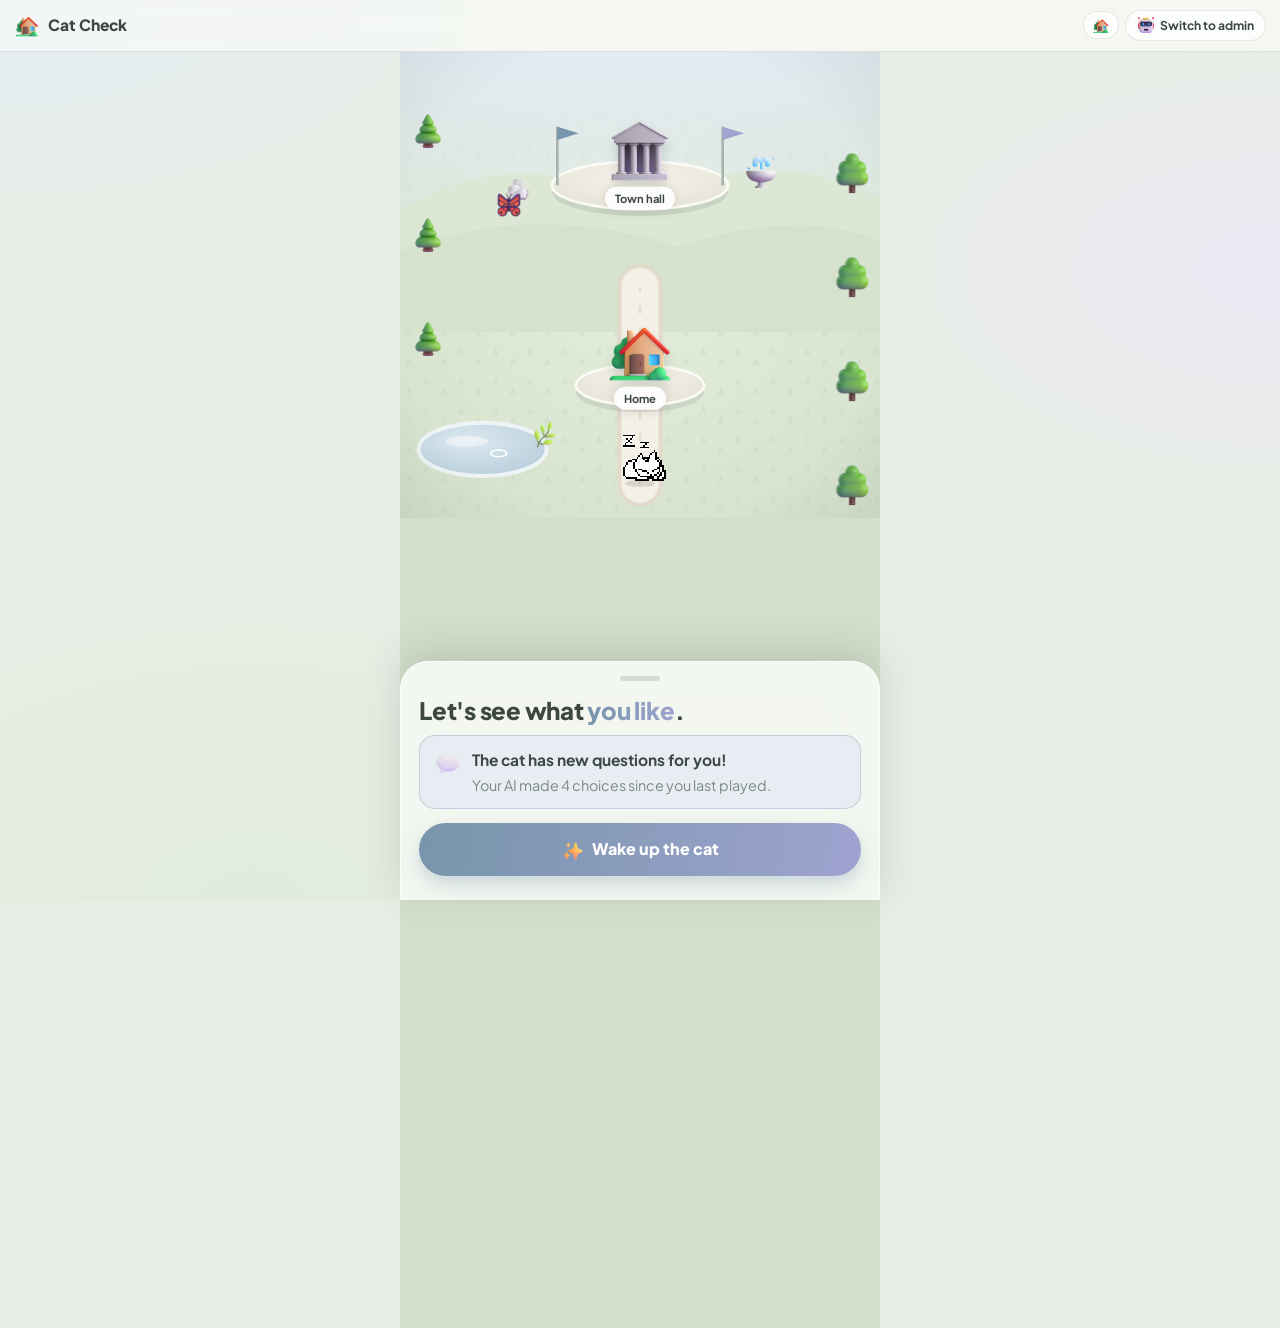
==== commit 45244845: "Reminder when questions are waiting, and Copy for my AI on the end screen Co-Authored-By: Claude Opu" ====
--- a/index.html
+++ b/index.html
@@ -6,8 +6,8 @@
   <title>Cat Check</title>
   <link rel="preconnect" href="https://fonts.googleapis.com">
   <link href="https://fonts.googleapis.com/css2?family=Plus+Jakarta+Sans:wght@400;500;600;700;800&display=swap" rel="stylesheet">
-  <link rel="stylesheet" href="styles.css?v=18">
-  <link rel="stylesheet" href="admin.css?v=18">
+  <link rel="stylesheet" href="styles.css?v=19">
+  <link rel="stylesheet" href="admin.css?v=19">
 </head>
 <body>
   <header class="top">
@@ -26,10 +26,10 @@
   <section class="adminview" id="adminview" hidden></section>
 
   <!-- Icons: Fluent Emoji 3D by Microsoft, MIT (icons-LICENSE.txt). Cat: oneko by adryd, MIT (oneko-LICENSE.txt) -->
-  <script src="data.js?v=18"></script>
-  <script src="store.js?v=18"></script>
-  <script src="app.js?v=18"></script>
-  <script src="admin.js?v=18"></script>
-  <script type="module" src="ai.js?v=18"></script>
+  <script src="data.js?v=19"></script>
+  <script src="store.js?v=19"></script>
+  <script src="app.js?v=19"></script>
+  <script src="admin.js?v=19"></script>
+  <script type="module" src="ai.js?v=19"></script>
 </body>
 </html>
--- a/styles.css
+++ b/styles.css
@@ -351,3 +351,13 @@
 .confirm.ok b { color: var(--ok-text); }
 .confirm span { display: block; color: var(--muted); font-size: 0.9rem; margin-top: 2px; }
 .confirm .back { margin: 8px 0 0; background: #fff; border: 1px solid var(--line); padding: 6px 12px; }
+
+/* Reminder on the home screen, and the copy button on the end screen */
+.remind { display: flex; gap: 10px; align-items: flex-start; background: var(--accent-soft); border: 1px solid rgba(120, 149, 171, 0.35); border-radius: 16px; padding: 12px 14px; margin: 4px 0 14px; }
+.remind > .ic { width: 28px; height: 28px; flex: none; margin-top: 2px; animation: nudge 2.4s ease-in-out infinite; }
+.remind b { display: block; }
+.remind span { display: block; color: var(--muted); font-size: 0.9rem; margin-top: 2px; }
+@keyframes nudge { 0%, 70%, 100% { transform: rotate(0); } 78% { transform: rotate(-12deg); } 86% { transform: rotate(10deg); } 94% { transform: rotate(-6deg); } }
+@media (prefers-reduced-motion: reduce) { .remind > .ic { animation: none; } }
+#copyai { margin-top: 10px; width: 100%; }
+.copied { margin: 8px 0 0; color: var(--ok-text) !important; }
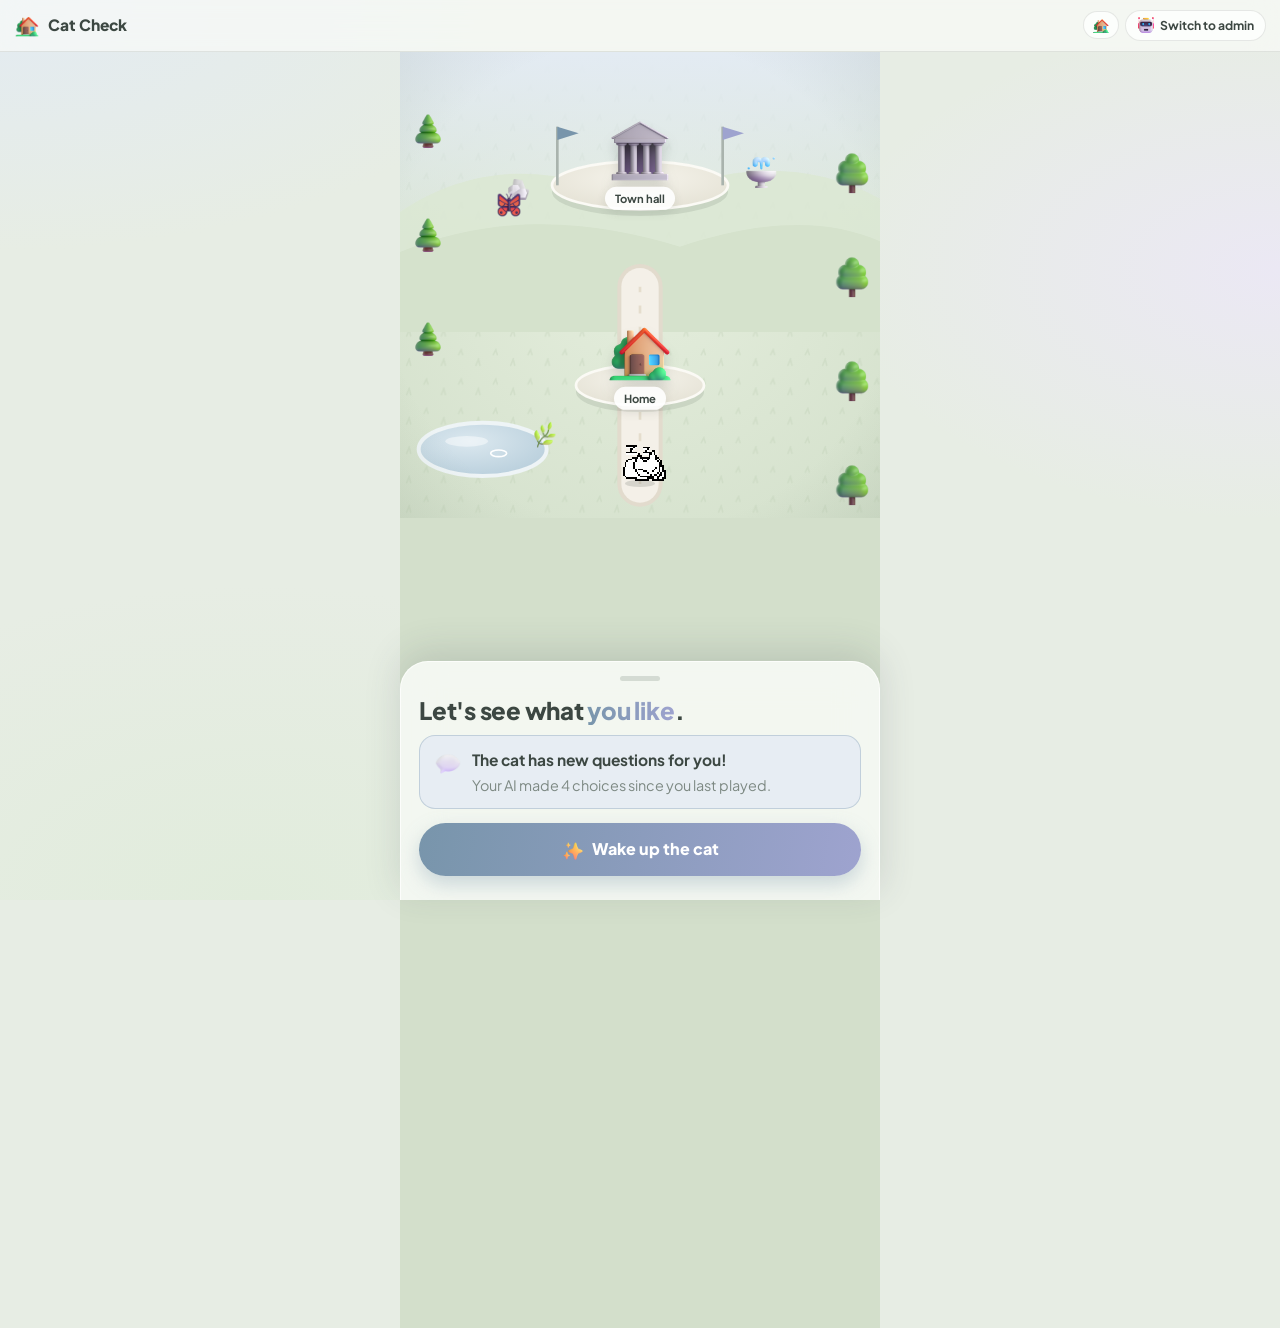
==== commit 79cd6e6f: "Clearer, highlighted how-to-answer hint above the options Co-Authored-By: Claude Opus 5.5 <noreply@a" ====
--- a/index.html
+++ b/index.html
@@ -6,8 +6,8 @@
   <title>Cat Check</title>
   <link rel="preconnect" href="https://fonts.googleapis.com">
   <link href="https://fonts.googleapis.com/css2?family=Plus+Jakarta+Sans:wght@400;500;600;700;800&display=swap" rel="stylesheet">
-  <link rel="stylesheet" href="styles.css?v=19">
-  <link rel="stylesheet" href="admin.css?v=19">
+  <link rel="stylesheet" href="styles.css?v=20">
+  <link rel="stylesheet" href="admin.css?v=20">
 </head>
 <body>
   <header class="top">
@@ -26,10 +26,10 @@
   <section class="adminview" id="adminview" hidden></section>
 
   <!-- Icons: Fluent Emoji 3D by Microsoft, MIT (icons-LICENSE.txt). Cat: oneko by adryd, MIT (oneko-LICENSE.txt) -->
-  <script src="data.js?v=19"></script>
-  <script src="store.js?v=19"></script>
-  <script src="app.js?v=19"></script>
-  <script src="admin.js?v=19"></script>
-  <script type="module" src="ai.js?v=19"></script>
+  <script src="data.js?v=20"></script>
+  <script src="store.js?v=20"></script>
+  <script src="app.js?v=20"></script>
+  <script src="admin.js?v=20"></script>
+  <script type="module" src="ai.js?v=20"></script>
 </body>
 </html>
--- a/styles.css
+++ b/styles.css
@@ -361,3 +361,16 @@
 @media (prefers-reduced-motion: reduce) { .remind > .ic { animation: none; } }
 #copyai { margin-top: 10px; width: 100%; }
 .copied { margin: 8px 0 0; color: var(--ok-text) !important; }
+
+/* How to answer: highlighted above the options */
+.howto { display: flex; gap: 12px; align-items: center; background: var(--accent-soft); border: 1.5px solid rgba(120, 149, 171, 0.45); border-radius: 16px; padding: 10px 12px; margin: 4px 0 12px; }
+.howto b { display: block; font-size: 0.95rem; }
+.howto span:not(.steps) { display: block; color: var(--muted); font-size: 0.86rem; margin-top: 2px; }
+.howto .steps { display: flex; flex: none; }
+.howto .steps i { width: 22px; height: 22px; border-radius: 50%; display: grid; place-items: center; font-style: normal; font-size: 0.72rem; font-weight: 800; color: #fff;
+  background: linear-gradient(135deg, var(--accent), var(--accent-2)); border: 2px solid #fff; margin-left: -6px; animation: pop 2.4s ease-in-out infinite; }
+.howto .steps i:first-child { margin-left: 0; }
+.howto .steps i:nth-child(2) { animation-delay: 0.2s; opacity: 0.85; }
+.howto .steps i:nth-child(3) { animation-delay: 0.4s; opacity: 0.7; }
+@keyframes pop { 0%, 60%, 100% { transform: translateY(0); } 70% { transform: translateY(-3px); } }
+@media (prefers-reduced-motion: reduce) { .howto .steps i { animation: none; } }
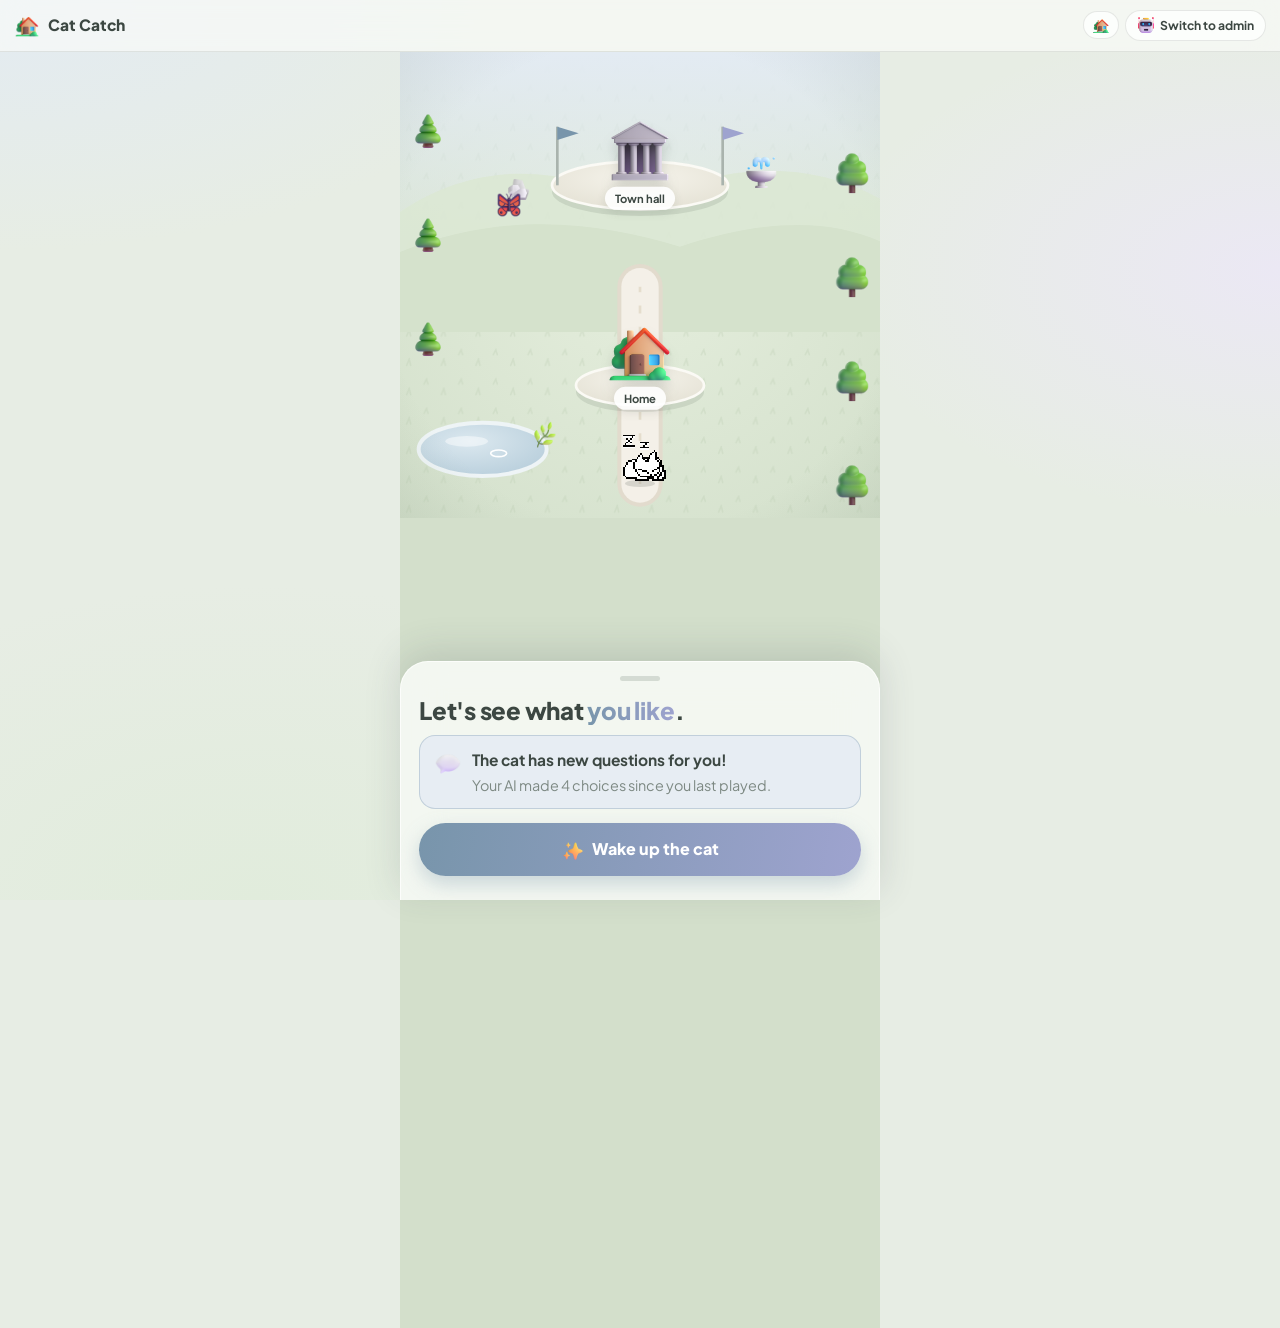
==== commit f983be68: "Rename the app to Cat Catch Co-Authored-By: Claude Opus 5.5 <noreply@anthropic.com>" ====
--- a/index.html
+++ b/index.html
@@ -3,15 +3,15 @@
 <head>
   <meta charset="utf-8">
   <meta name="viewport" content="width=device-width, initial-scale=1">
-  <title>Cat Check</title>
+  <title>Cat Catch</title>
   <link rel="preconnect" href="https://fonts.googleapis.com">
   <link href="https://fonts.googleapis.com/css2?family=Plus+Jakarta+Sans:wght@400;500;600;700;800&display=swap" rel="stylesheet">
-  <link rel="stylesheet" href="styles.css?v=20">
-  <link rel="stylesheet" href="admin.css?v=20">
+  <link rel="stylesheet" href="styles.css?v=22">
+  <link rel="stylesheet" href="admin.css?v=22">
 </head>
 <body>
   <header class="top">
-    <span class="brand"><img src="icons/home.png" alt="">Cat Check</span>
+    <span class="brand"><img src="icons/home.png" alt="">Cat Catch</span>
     <span class="right">
       <span class="pill" id="status">Today</span>
       <button class="pill btnpill iconbtn" id="homebtn" title="Home" aria-label="Home"><img src="icons/home.png" alt=""></button>
@@ -26,10 +26,10 @@
   <section class="adminview" id="adminview" hidden></section>
 
   <!-- Icons: Fluent Emoji 3D by Microsoft, MIT (icons-LICENSE.txt). Cat: oneko by adryd, MIT (oneko-LICENSE.txt) -->
-  <script src="data.js?v=20"></script>
-  <script src="store.js?v=20"></script>
-  <script src="app.js?v=20"></script>
-  <script src="admin.js?v=20"></script>
-  <script type="module" src="ai.js?v=20"></script>
+  <script src="data.js?v=22"></script>
+  <script src="store.js?v=22"></script>
+  <script src="app.js?v=22"></script>
+  <script src="admin.js?v=22"></script>
+  <script type="module" src="ai.js?v=22"></script>
 </body>
 </html>
